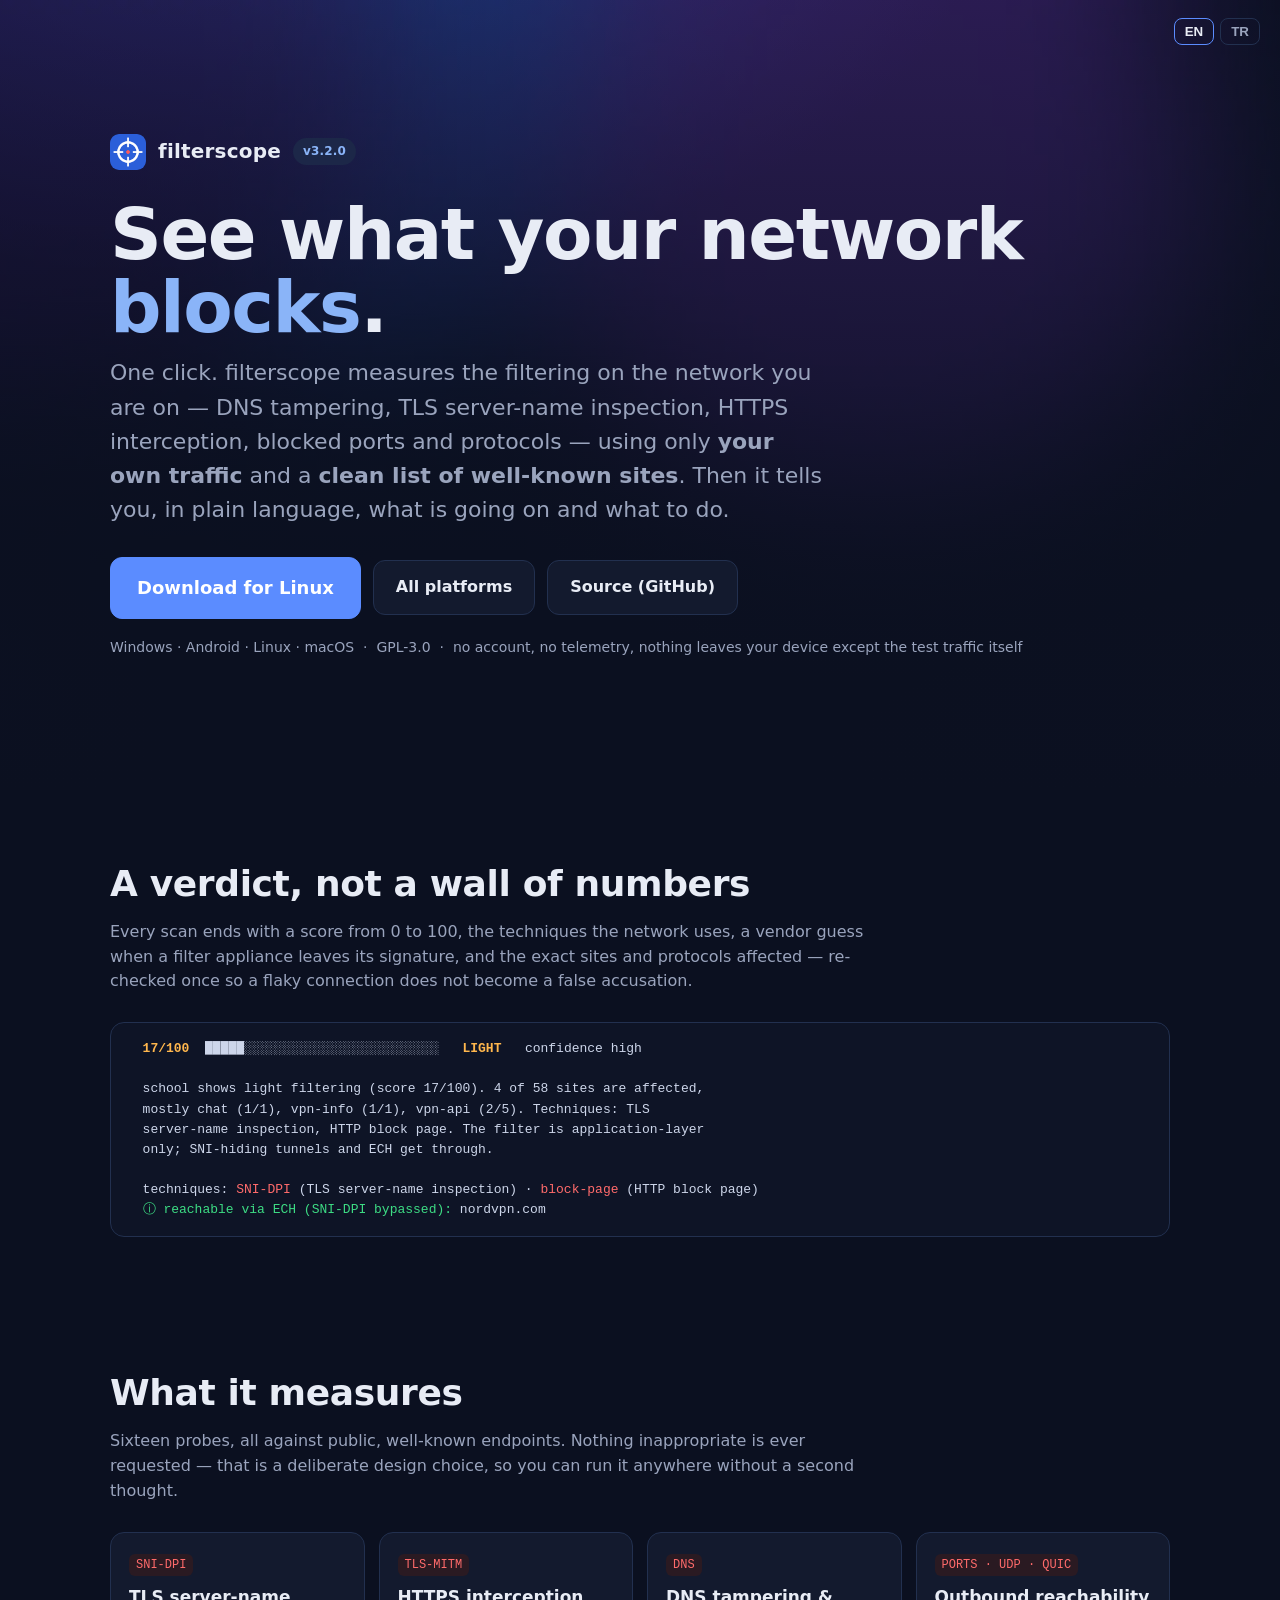
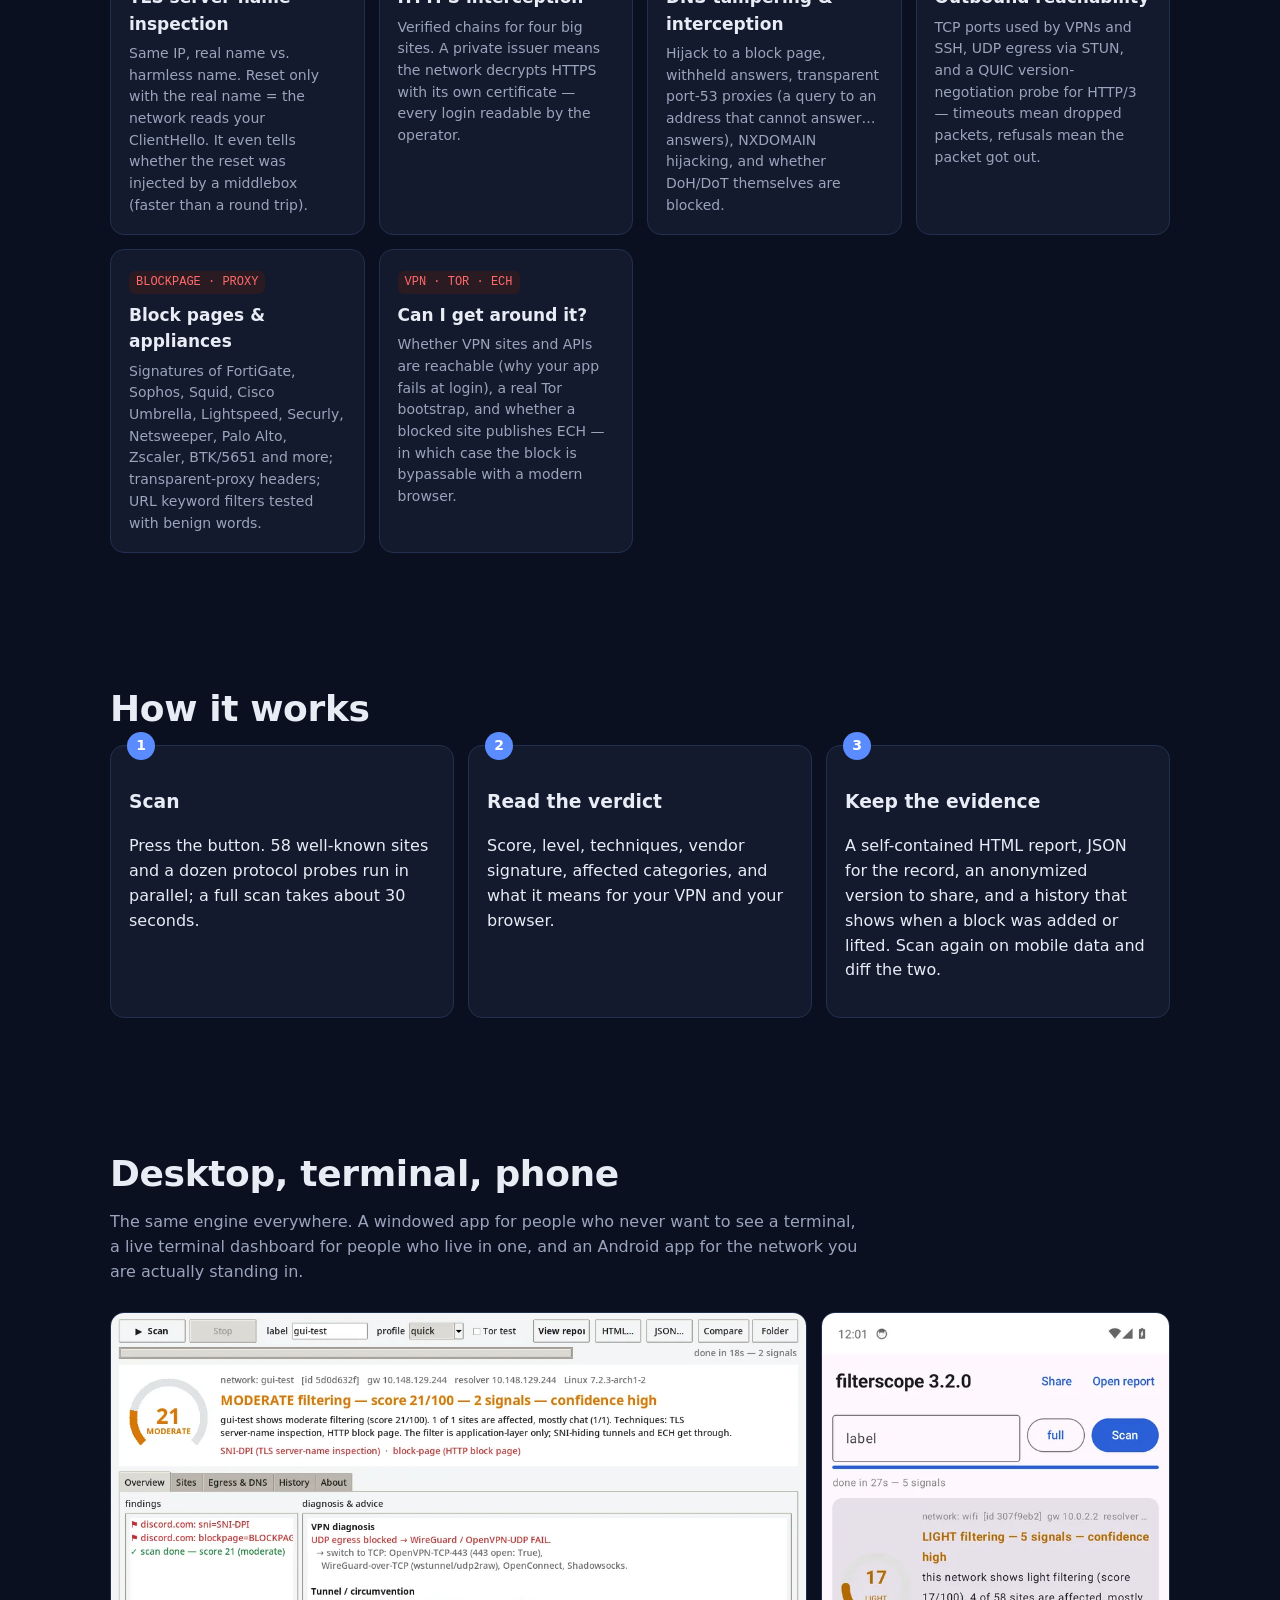
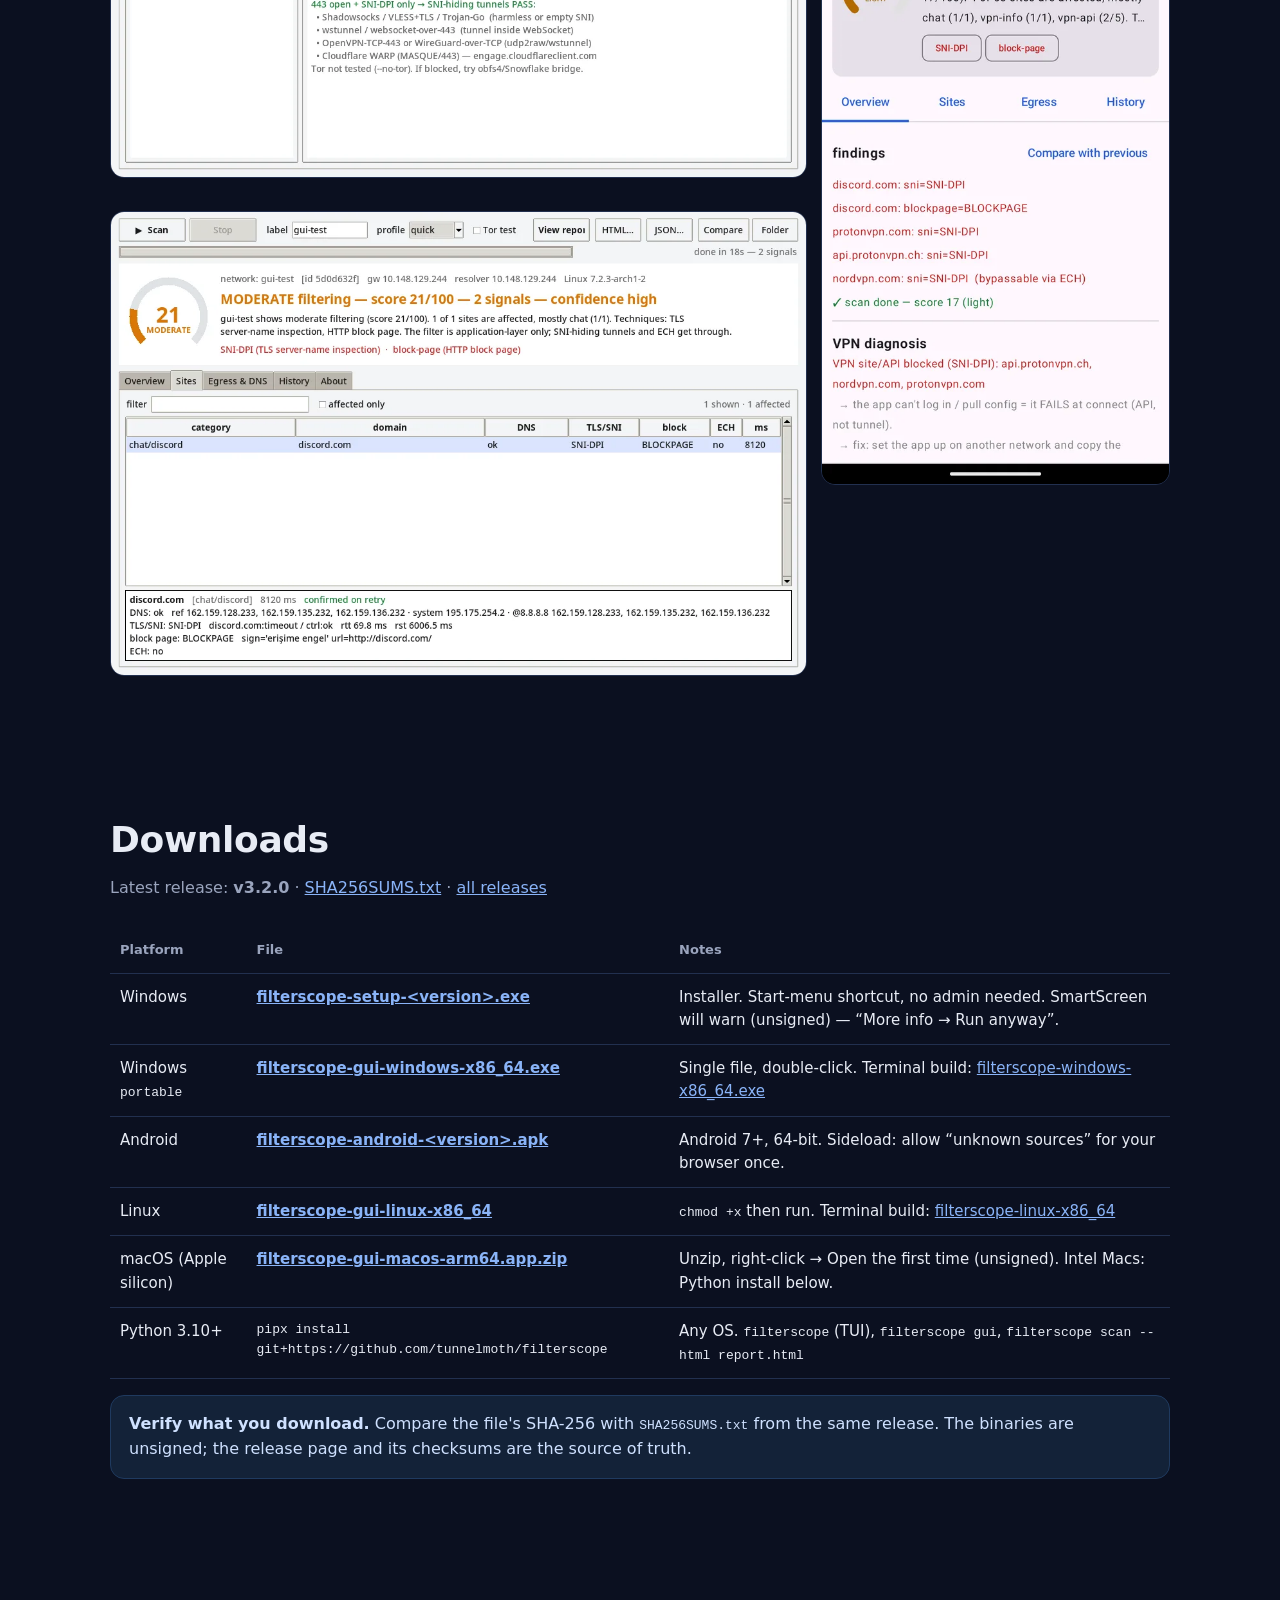
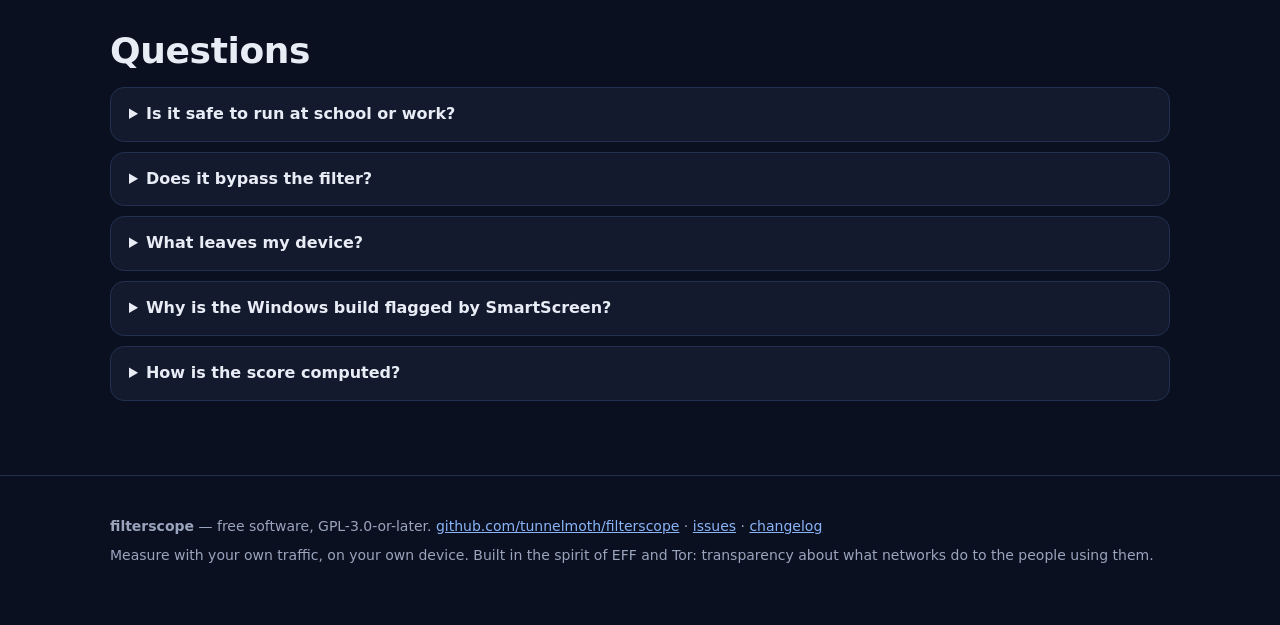
==== site/index.html @ 040d722e "site: landing + download page (bilingual EN/TR, OS-aware download button, latest-release asset fill)" ====
<!doctype html>
<html lang="en">
<head>
<meta charset="utf-8">
<meta name="viewport" content="width=device-width,initial-scale=1">
<title>filterscope — see what your network blocks</title>
<meta name="description" content="filterscope measures the filtering and censorship on the network you are connected to, using only your own traffic and a clean list of well-known sites. Windows, Android, Linux, macOS. Free software.">
<meta property="og:title" content="filterscope — see what your network blocks">
<meta property="og:description" content="Measure DNS tampering, SNI-DPI, TLS interception, blocked ports and more. One click, evidence you can share.">
<meta property="og:image" content="assets/gui-overview.webp">
<link rel="icon" href="assets/icon.png">
<style>
:root{--bg:#0b1020;--fg:#e8ecf5;--mut:#9aa4bd;--acc:#5b8cff;--acc2:#8ab4f8;--ok:#3ddc84;--bad:#ff6b6b;--warn:#ffb74d;--card:#131a2e;--line:#22304f;--r:14px}
*{box-sizing:border-box}html{scroll-behavior:smooth}
body{margin:0;font:16px/1.55 system-ui,-apple-system,"Segoe UI",Roboto,sans-serif;background:var(--bg);color:var(--fg)}
a{color:var(--acc2)}
.wrap{max-width:1100px;margin:0 auto;padding:0 20px}
header.hero{position:relative;min-height:88vh;display:flex;align-items:center;overflow:hidden;
  background:radial-gradient(1200px 600px at 20% -10%,#1d2b5a 0%,transparent 60%),radial-gradient(900px 500px at 100% 110%,#2a1a4f 0%,transparent 55%),var(--bg)}
header.hero .bg{position:absolute;inset:0;background:url(assets/bg.webp) center/cover no-repeat;opacity:.35;filter:saturate(1.1)}
header.hero .fade{position:absolute;inset:0;background:linear-gradient(180deg,rgba(11,16,32,.2) 0%,rgba(11,16,32,.85) 70%,var(--bg) 100%)}
header.hero .wrap{position:relative;padding:80px 20px}
.brand{display:flex;align-items:center;gap:12px;font-weight:700;font-size:20px;letter-spacing:.2px}
.brand img{width:36px;height:36px;border-radius:9px}
h1{font-size:clamp(38px,7vw,72px);line-height:1.02;margin:28px 0 12px;letter-spacing:-.02em}
h1 span{color:var(--acc2)}
.lead{font-size:clamp(17px,2.2vw,22px);color:var(--mut);max-width:720px;margin:0 0 30px}
.cta{display:flex;flex-wrap:wrap;gap:12px;align-items:center}
.btn{display:inline-flex;align-items:center;gap:10px;padding:14px 22px;border-radius:12px;font-weight:700;text-decoration:none;border:1px solid var(--line);color:var(--fg);background:var(--card);transition:.15s}
.btn:hover{transform:translateY(-1px);border-color:var(--acc)}
.btn.primary{background:var(--acc);border-color:var(--acc);color:#fff;font-size:18px;padding:16px 26px}
.btn.primary:hover{background:#4a7bf0}
.btn small{display:block;font-weight:400;font-size:12px;opacity:.8}
.pill{display:inline-block;padding:4px 10px;border-radius:999px;background:#1c2748;color:var(--acc2);font-size:12px;font-weight:600;margin-right:6px}
.badges{margin-top:18px;color:var(--mut);font-size:14px}
section{padding:64px 0}
h2{font-size:clamp(26px,3.5vw,36px);margin:0 0 8px;letter-spacing:-.01em}
.sub{color:var(--mut);margin:0 0 28px;max-width:760px}
.grid{display:grid;grid-template-columns:repeat(auto-fit,minmax(250px,1fr));gap:14px}
.card{background:var(--card);border:1px solid var(--line);border-radius:var(--r);padding:18px}
.card h3{margin:0 0 6px;font-size:17px}.card p{margin:0;color:var(--mut);font-size:14px}
.card .k{display:inline-block;font-family:ui-monospace,Menlo,Consolas,monospace;font-size:12px;color:var(--bad);background:#2a1a22;padding:2px 7px;border-radius:6px;margin-bottom:8px}
.steps{display:grid;grid-template-columns:repeat(auto-fit,minmax(240px,1fr));gap:14px;counter-reset:s}
.step{position:relative;padding:22px 18px 18px 18px;background:var(--card);border:1px solid var(--line);border-radius:var(--r)}
.step::before{counter-increment:s;content:counter(s);position:absolute;top:-14px;left:16px;width:28px;height:28px;border-radius:50%;background:var(--acc);color:#fff;font-weight:800;display:grid;place-items:center;font-size:14px}
.shots{display:grid;grid-template-columns:2fr 1fr;gap:14px;align-items:start}
.shots img{width:100%;border-radius:var(--r);border:1px solid var(--line);background:#000}
@media(max-width:800px){.shots{grid-template-columns:1fr}}
.verdict{font-family:ui-monospace,Menlo,Consolas,monospace;font-size:13px;background:#0e1426;border:1px solid var(--line);border-radius:var(--r);padding:16px;overflow:auto;white-space:pre;color:#cdd6ea}
.verdict b{color:var(--warn)}.verdict i{color:var(--bad);font-style:normal}.verdict u{color:var(--ok);text-decoration:none}
table{width:100%;border-collapse:collapse;font-size:15px}
td,th{padding:12px 10px;border-bottom:1px solid var(--line);text-align:left;vertical-align:top}th{color:var(--mut);font-weight:600;font-size:13px}
td a.dl{font-weight:700}
.note{background:#132238;border:1px solid #1f3a5f;border-radius:var(--r);padding:16px 18px;color:#cfe1ff}
.faq details{background:var(--card);border:1px solid var(--line);border-radius:var(--r);padding:14px 18px;margin-bottom:10px}
.faq summary{cursor:pointer;font-weight:700}.faq p{color:var(--mut);margin:10px 0 0}
footer{padding:40px 0 60px;color:var(--mut);font-size:14px;border-top:1px solid var(--line)}
.lang{position:absolute;top:18px;right:20px;display:flex;gap:6px}
.lang button{background:transparent;border:1px solid var(--line);color:var(--mut);border-radius:8px;padding:5px 10px;cursor:pointer;font-weight:600}
.lang button.on{color:var(--fg);border-color:var(--acc)}
[data-tr]{display:none}html[lang="tr"] [data-en]{display:none}html[lang="tr"] [data-tr]{display:revert}
html[lang="tr"] span[data-tr],html[lang="tr"] a[data-tr],html[lang="tr"] b[data-tr]{display:inline}
.mono{font-family:ui-monospace,Menlo,Consolas,monospace;font-size:13px}
</style>
</head>
<body>

<header class="hero">
  <div class="bg" aria-hidden="true"></div><div class="fade" aria-hidden="true"></div>
  <div class="lang"><button id="lang-en" class="on" onclick="setLang('en')">EN</button><button id="lang-tr" onclick="setLang('tr')">TR</button></div>
  <div class="wrap">
    <div class="brand"><img src="assets/icon.png" alt=""> filterscope <span class="pill" id="ver">v3.2.0</span></div>
    <h1 data-en>See what your network <span>blocks</span>.</h1>
    <h1 data-tr>Ağının neyi <span>engellediğini</span> gör.</h1>
    <p class="lead" data-en>One click. filterscope measures the filtering on the network you are on — DNS tampering, TLS server-name inspection, HTTPS interception, blocked ports and protocols — using only <b>your own traffic</b> and a <b>clean list of well-known sites</b>. Then it tells you, in plain language, what is going on and what to do.</p>
    <p class="lead" data-tr>Tek tık. filterscope bağlı olduğun ağdaki filtrelemeyi ölçer — DNS kurcalama, TLS sunucu-adı denetimi (SNI-DPI), HTTPS'in kırılması, kapalı port ve protokoller — yalnızca <b>kendi trafiğinle</b> ve <b>temiz, tanınmış site listesiyle</b>. Sonra ne olduğunu ve ne yapabileceğini düz cümlelerle söyler.</p>
    <div class="cta">
      <a class="btn primary" id="cta" href="https://github.com/tunnelmoth/filterscope/releases/latest">
        <span id="cta-text" data-en>Download</span><span data-tr>İndir</span>
      </a>
      <a class="btn" href="#downloads"><span data-en>All platforms</span><span data-tr>Tüm platformlar</span></a>
      <a class="btn" href="https://github.com/tunnelmoth/filterscope"><span data-en>Source (GitHub)</span><span data-tr>Kaynak kod (GitHub)</span></a>
    </div>
    <div class="badges">Windows · Android · Linux · macOS &nbsp;·&nbsp; GPL-3.0 &nbsp;·&nbsp; <span data-en>no account, no telemetry, nothing leaves your device except the test traffic itself</span><span data-tr>hesap yok, telemetri yok; cihazından yalnızca test trafiğinin kendisi çıkar</span></div>
  </div>
</header>

<main class="wrap">

<section id="verdict">
  <h2 data-en>A verdict, not a wall of numbers</h2><h2 data-tr>Sayı yığını değil, hüküm</h2>
  <p class="sub" data-en>Every scan ends with a score from 0 to 100, the techniques the network uses, a vendor guess when a filter appliance leaves its signature, and the exact sites and protocols affected — re-checked once so a flaky connection does not become a false accusation.</p>
  <p class="sub" data-tr>Her tarama 0-100 arası bir skor, ağın kullandığı teknikler, filtre cihazı imza bırakıyorsa üretici tahmini ve etkilenen site/protokollerle biter — bağlantı dalgalanması yanlış suçlamaya dönüşmesin diye her bulgu bir kez daha doğrulanır.</p>
  <div class="verdict">  <b>17/100</b>  █████░░░░░░░░░░░░░░░░░░░░░░░░░   <b>LIGHT</b>   confidence high

  school shows light filtering (score 17/100). 4 of 58 sites are affected,
  mostly chat (1/1), vpn-info (1/1), vpn-api (2/5). Techniques: TLS
  server-name inspection, HTTP block page. The filter is application-layer
  only; SNI-hiding tunnels and ECH get through.

  techniques: <i>SNI-DPI</i> (TLS server-name inspection) · <i>block-page</i> (HTTP block page)
  <u>ⓘ reachable via ECH (SNI-DPI bypassed):</u> nordvpn.com</div>
</section>

<section id="what">
  <h2 data-en>What it measures</h2><h2 data-tr>Ne ölçer</h2>
  <p class="sub" data-en>Sixteen probes, all against public, well-known endpoints. Nothing inappropriate is ever requested — that is a deliberate design choice, so you can run it anywhere without a second thought.</p>
  <p class="sub" data-tr>On altı ölçüm, hepsi herkese açık, tanınmış uç noktalara. Uygunsuz hiçbir şey istenmez — bilinçli bir tasarım kararı; her yerde gönül rahatlığıyla çalıştırabilirsin.</p>
  <div class="grid">
    <div class="card"><span class="k">SNI-DPI</span><h3 data-en>TLS server-name inspection</h3><h3 data-tr>TLS sunucu-adı denetimi</h3><p data-en>Same IP, real name vs. harmless name. Reset only with the real name = the network reads your ClientHello. It even tells whether the reset was injected by a middlebox (faster than a round trip).</p><p data-tr>Aynı IP, gerçek ad ile zararsız ad. Sadece gerçek adda kopuyorsa ağ ClientHello'nu okuyor demektir. Kopuşun yol üstündeki bir cihazdan enjekte edilip edilmediğini bile söyler (gidiş-dönüşten hızlı).</p></div>
    <div class="card"><span class="k">TLS-MITM</span><h3 data-en>HTTPS interception</h3><h3 data-tr>HTTPS'in kırılması</h3><p data-en>Verified chains for four big sites. A private issuer means the network decrypts HTTPS with its own certificate — every login readable by the operator.</p><p data-tr>Dört büyük site için doğrulanmış sertifika zinciri. Özel bir imzalayıcı çıkarsa ağ HTTPS'i kendi sertifikasıyla çözüyor — her giriş işletmeci tarafından okunabilir.</p></div>
    <div class="card"><span class="k">DNS</span><h3 data-en>DNS tampering &amp; interception</h3><h3 data-tr>DNS kurcalama ve müdahale</h3><p data-en>Hijack to a block page, withheld answers, transparent port-53 proxies (a query to an address that cannot answer… answers), NXDOMAIN hijacking, and whether DoH/DoT themselves are blocked.</p><p data-tr>Engel sayfasına yönlendirme, yutulan cevaplar, port-53'e transparan müdahale (cevap veremeyecek bir adrese sorgu… cevap veriyor), NXDOMAIN kaçırma ve DoH/DoT'un kendisinin engellenip engellenmediği.</p></div>
    <div class="card"><span class="k">PORTS · UDP · QUIC</span><h3 data-en>Outbound reachability</h3><h3 data-tr>Dışa erişim</h3><p data-en>TCP ports used by VPNs and SSH, UDP egress via STUN, and a QUIC version-negotiation probe for HTTP/3 — timeouts mean dropped packets, refusals mean the packet got out.</p><p data-tr>VPN ve SSH'nin kullandığı TCP portları, STUN ile UDP çıkışı ve HTTP/3 için QUIC sürüm-pazarlığı sondası — zaman aşımı düşürülen paket, red ise paketin çıkabildiği anlamına gelir.</p></div>
    <div class="card"><span class="k">BLOCKPAGE · PROXY</span><h3 data-en>Block pages &amp; appliances</h3><h3 data-tr>Engel sayfaları ve cihazlar</h3><p data-en>Signatures of FortiGate, Sophos, Squid, Cisco Umbrella, Lightspeed, Securly, Netsweeper, Palo Alto, Zscaler, BTK/5651 and more; transparent-proxy headers; URL keyword filters tested with benign words.</p><p data-tr>FortiGate, Sophos, Squid, Cisco Umbrella, Lightspeed, Securly, Netsweeper, Palo Alto, Zscaler, BTK/5651 ve daha fazlasının imzaları; transparan proxy başlıkları; zararsız kelimelerle test edilen URL anahtar-kelime filtreleri.</p></div>
    <div class="card"><span class="k">VPN · TOR · ECH</span><h3 data-en>Can I get around it?</h3><h3 data-tr>Aşabilir miyim?</h3><p data-en>Whether VPN sites and APIs are reachable (why your app fails at login), a real Tor bootstrap, and whether a blocked site publishes ECH — in which case the block is bypassable with a modern browser.</p><p data-tr>VPN siteleri ve API'leri erişilebilir mi (uygulaman neden girişte takılıyor), gerçek bir Tor bootstrap'i ve engelli sitenin ECH yayınlayıp yayınlamadığı — yayınlıyorsa engel modern bir tarayıcıyla aşılabilir.</p></div>
  </div>
</section>

<section id="how">
  <h2 data-en>How it works</h2><h2 data-tr>Nasıl çalışır</h2>
  <div class="steps">
    <div class="step"><h3 data-en>Scan</h3><h3 data-tr>Tara</h3><p data-en>Press the button. 58 well-known sites and a dozen protocol probes run in parallel; a full scan takes about 30 seconds.</p><p data-tr>Düğmeye bas. 58 tanınmış site ve bir düzine protokol sondası paralel koşar; tam tarama yaklaşık 30 saniye.</p></div>
    <div class="step"><h3 data-en>Read the verdict</h3><h3 data-tr>Hükmü oku</h3><p data-en>Score, level, techniques, vendor signature, affected categories, and what it means for your VPN and your browser.</p><p data-tr>Skor, seviye, teknikler, üretici imzası, etkilenen kategoriler ve VPN'in ile tarayıcın için ne anlama geldiği.</p></div>
    <div class="step"><h3 data-en>Keep the evidence</h3><h3 data-tr>Kanıtı sakla</h3><p data-en>A self-contained HTML report, JSON for the record, an anonymized version to share, and a history that shows when a block was added or lifted. Scan again on mobile data and diff the two.</p><p data-tr>Kendi başına açılan HTML rapor, kayıt için JSON, paylaşmak için anonim sürüm ve engelin ne zaman eklenip kaldırıldığını gösteren geçmiş. Mobil veride tekrar tara, ikisini karşılaştır.</p></div>
  </div>
</section>

<section id="shots">
  <h2 data-en>Desktop, terminal, phone</h2><h2 data-tr>Masaüstü, terminal, telefon</h2>
  <p class="sub" data-en>The same engine everywhere. A windowed app for people who never want to see a terminal, a live terminal dashboard for people who live in one, and an Android app for the network you are actually standing in.</p>
  <p class="sub" data-tr>Her yerde aynı motor. Terminal görmek istemeyenler için pencereli uygulama, terminalde yaşayanlar için canlı pano ve gerçekten içinde durduğun ağ için Android uygulaması.</p>
  <div class="shots">
    <div><img src="assets/gui-overview.webp" alt="filterscope desktop window: score gauge, verdict, findings and advice" loading="lazy"><br><br><img src="assets/gui-sites.webp" alt="filterscope desktop window: sites tab with per-site DNS / TLS-SNI / block page verdicts" loading="lazy"></div>
    <div><img src="assets/android.webp" alt="filterscope Android app showing a scan result" loading="lazy"></div>
  </div>
</section>

<section id="downloads">
  <h2 data-en>Downloads</h2><h2 data-tr>İndir</h2>
  <p class="sub"><span data-en>Latest release:</span><span data-tr>Son sürüm:</span> <b id="ver2">v3.2.0</b> · <a id="sums" href="https://github.com/tunnelmoth/filterscope/releases/latest/download/SHA256SUMS.txt">SHA256SUMS.txt</a> · <a href="https://github.com/tunnelmoth/filterscope/releases">all releases</a></p>
  <table id="dl">
    <thead><tr><th data-en>Platform</th><th data-tr>Platform</th><th data-en>File</th><th data-tr>Dosya</th><th data-en>Notes</th><th data-tr>Not</th></tr></thead>
    <tbody>
      <tr><td>Windows</td><td><a class="dl" data-asset="filterscope-setup-" href="https://github.com/tunnelmoth/filterscope/releases/latest">filterscope-setup-&lt;version&gt;.exe</a></td><td data-en>Installer. Start-menu shortcut, no admin needed. SmartScreen will warn (unsigned) — “More info → Run anyway”.</td><td data-tr>Kurulum. Başlat menüsü kısayolu, yönetici gerekmez. SmartScreen uyarır (imzasız) — “Daha fazla bilgi → Yine de çalıştır”.</td></tr>
      <tr><td>Windows <span class="mono">portable</span></td><td><a class="dl" data-asset="filterscope-gui-windows-x86_64.exe" href="https://github.com/tunnelmoth/filterscope/releases/latest/download/filterscope-gui-windows-x86_64.exe">filterscope-gui-windows-x86_64.exe</a></td><td data-en>Single file, double-click. Terminal build: <a href="https://github.com/tunnelmoth/filterscope/releases/latest/download/filterscope-windows-x86_64.exe">filterscope-windows-x86_64.exe</a></td><td data-tr>Tek dosya, çift tık. Terminal sürümü: <a href="https://github.com/tunnelmoth/filterscope/releases/latest/download/filterscope-windows-x86_64.exe">filterscope-windows-x86_64.exe</a></td></tr>
      <tr><td>Android</td><td><a class="dl" data-asset="filterscope-android-" href="https://github.com/tunnelmoth/filterscope/releases/latest">filterscope-android-&lt;version&gt;.apk</a></td><td data-en>Android 7+, 64-bit. Sideload: allow “unknown sources” for your browser once.</td><td data-tr>Android 7+, 64-bit. Elle kurulum: tarayıcın için “bilinmeyen kaynaklar”a bir kez izin ver.</td></tr>
      <tr><td>Linux</td><td><a class="dl" data-asset="filterscope-gui-linux-x86_64" href="https://github.com/tunnelmoth/filterscope/releases/latest/download/filterscope-gui-linux-x86_64">filterscope-gui-linux-x86_64</a></td><td data-en><span class="mono">chmod +x</span> then run. Terminal build: <a href="https://github.com/tunnelmoth/filterscope/releases/latest/download/filterscope-linux-x86_64">filterscope-linux-x86_64</a></td><td data-tr><span class="mono">chmod +x</span> sonra çalıştır. Terminal sürümü: <a href="https://github.com/tunnelmoth/filterscope/releases/latest/download/filterscope-linux-x86_64">filterscope-linux-x86_64</a></td></tr>
      <tr><td>macOS (Apple silicon)</td><td><a class="dl" data-asset="filterscope-gui-macos-arm64.app.zip" href="https://github.com/tunnelmoth/filterscope/releases/latest/download/filterscope-gui-macos-arm64.app.zip">filterscope-gui-macos-arm64.app.zip</a></td><td data-en>Unzip, right-click → Open the first time (unsigned). Intel Macs: Python install below.</td><td data-tr>Aç, ilk seferde sağ tık → Aç (imzasız). Intel Mac: aşağıdaki Python kurulumu.</td></tr>
      <tr><td>Python 3.10+</td><td class="mono">pipx install git+https://github.com/tunnelmoth/filterscope</td><td data-en>Any OS. <span class="mono">filterscope</span> (TUI), <span class="mono">filterscope gui</span>, <span class="mono">filterscope scan --html report.html</span></td><td data-tr>Her OS. <span class="mono">filterscope</span> (TUI), <span class="mono">filterscope gui</span>, <span class="mono">filterscope scan --html rapor.html</span></td></tr>
    </tbody>
  </table>
  <p class="note" style="margin-top:16px" data-en><b>Verify what you download.</b> Compare the file's SHA-256 with <span class="mono">SHA256SUMS.txt</span> from the same release. The binaries are unsigned; the release page and its checksums are the source of truth.</p>
  <p class="note" style="margin-top:16px" data-tr><b>İndirdiğini doğrula.</b> Dosyanın SHA-256'sını aynı sürümdeki <span class="mono">SHA256SUMS.txt</span> ile karşılaştır. İkili dosyalar imzasız; gerçek kaynak release sayfası ve sağlama toplamlarıdır.</p>
</section>

<section id="faq" class="faq">
  <h2 data-en>Questions</h2><h2 data-tr>Sorular</h2>
  <details><summary data-en>Is it safe to run at school or work?</summary><summary data-tr>Okulda / işte çalıştırmak güvenli mi?</summary><p data-en>It only connects to well-known public sites (Wikipedia, BBC, GitHub, Signal, Khan Academy, WHO…) and public test endpoints, the way a browser would. It never requests inappropriate content and never tries to break anything — it observes. Whether you are allowed to run software on a given network is a question for that network's rules, not for us.</p><p data-tr>Yalnızca tanınmış herkese açık sitelere (Wikipedia, BBC, GitHub, Signal, Khan Academy, WHO…) ve herkese açık test uç noktalarına, bir tarayıcı gibi bağlanır. Asla uygunsuz içerik istemez, hiçbir şeyi kırmaya çalışmaz — gözlemler. Bir ağda yazılım çalıştırmaya izinli olup olmadığın o ağın kurallarına bağlıdır.</p></details>
  <details><summary data-en>Does it bypass the filter?</summary><summary data-tr>Filtreyi aşıyor mu?</summary><p data-en>No. It measures and explains. The advice section tells you which kinds of tunnel would or would not work on this network, and the Linux build can drive Cloudflare WARP — but filterscope itself changes nothing on your device or the network.</p><p data-tr>Hayır. Ölçer ve açıklar. Tavsiye bölümü bu ağda hangi tür tünelin çalışıp çalışmayacağını söyler, Linux sürümü Cloudflare WARP'ı sürebilir — ama filterscope'un kendisi cihazında veya ağda hiçbir şeyi değiştirmez.</p></details>
  <details><summary data-en>What leaves my device?</summary><summary data-tr>Cihazımdan ne çıkıyor?</summary><p data-en>Only the test traffic itself: DNS queries, TLS handshakes and small HTTP requests to the sites in the list, plus one request to 1.1.1.1 to learn your public country and Cloudflare colo. No account, no telemetry, no reporting server. Reports stay in a folder on your device until you share them.</p><p data-tr>Yalnızca test trafiğinin kendisi: listedeki sitelere DNS sorguları, TLS el sıkışmaları ve küçük HTTP istekleri, artı ülke ve Cloudflare noktanı öğrenmek için 1.1.1.1'e tek istek. Hesap yok, telemetri yok, rapor sunucusu yok. Raporlar sen paylaşana kadar cihazındaki bir klasörde durur.</p></details>
  <details><summary data-en>Why is the Windows build flagged by SmartScreen?</summary><summary data-tr>Windows sürümünü SmartScreen neden işaretliyor?</summary><p data-en>Because it is not code-signed with a paid certificate. Verify the SHA-256 against the release's checksum file, then “More info → Run anyway”. The full source is on GitHub and the binaries are built by GitHub's own CI from that source.</p><p data-tr>Ücretli bir sertifikayla kod-imzalı olmadığı için. SHA-256'yı sürümün sağlama dosyasıyla doğrula, sonra “Daha fazla bilgi → Yine de çalıştır”. Kaynağın tamamı GitHub'da; ikili dosyaları GitHub'ın kendi CI'ı o kaynaktan derler.</p></details>
  <details><summary data-en>How is the score computed?</summary><summary data-tr>Skor nasıl hesaplanıyor?</summary><p data-en>Share of affected sites (up to 50 points, damped for small scans) + a weight per technique (TLS interception weighs most) + 2 per blocked port, capped at 100. 0 clean · 1-19 light · 20-44 moderate · 45-69 heavy · 70+ severe. Every positive site result is re-tested once; results that do not reproduce are dropped.</p><p data-tr>Etkilenen site oranı (en fazla 50 puan, küçük taramalarda sönümlü) + teknik başına ağırlık (HTTPS kırma en ağırı) + engelli port başına 2, üst sınır 100. 0 temiz · 1-19 hafif · 20-44 orta · 45-69 ağır · 70+ şiddetli. Pozitif her site sonucu bir kez daha test edilir; tekrar etmeyenler düşer.</p></details>
</section>

</main>

<footer><div class="wrap">
  <div><b>filterscope</b> — <span data-en>free software, GPL-3.0-or-later.</span><span data-tr>özgür yazılım, GPL-3.0-or-later.</span> <a href="https://github.com/tunnelmoth/filterscope">github.com/tunnelmoth/filterscope</a> · <a href="https://github.com/tunnelmoth/filterscope/issues">issues</a> · <a href="https://github.com/tunnelmoth/filterscope/blob/main/CHANGELOG.md">changelog</a></div>
  <div style="margin-top:8px" data-en>Measure with your own traffic, on your own device. Built in the spirit of EFF and Tor: transparency about what networks do to the people using them.</div>
  <div style="margin-top:8px" data-tr>Kendi trafiğinle, kendi cihazında ölç. EFF ve Tor ruhuyla: ağların, kullananlarına ne yaptığı konusunda şeffaflık.</div>
</div></footer>

<script>
(function(){
  var REPO="tunnelmoth/filterscope", base="https://github.com/"+REPO+"/releases/latest/download/";
  function setLang(l){document.documentElement.lang=l;document.getElementById('lang-en').classList.toggle('on',l==='en');document.getElementById('lang-tr').classList.toggle('on',l==='tr');try{localStorage.setItem('fs-lang',l)}catch(e){}}
  window.setLang=setLang;
  try{var s=localStorage.getItem('fs-lang');if(s)setLang(s);else if((navigator.language||'').toLowerCase().startsWith('tr'))setLang('tr');}catch(e){}
  // pick the right primary download for this device
  var ua=navigator.userAgent, plat=navigator.platform||"", cta=document.getElementById('cta'), t=document.getElementById('cta-text');
  var pick=null, label=null;
  if(/Android/i.test(ua)){pick="android";label="Download for Android (.apk)";}
  else if(/Windows/i.test(ua)){pick="setup";label="Download for Windows";}
  else if(/Mac/i.test(plat)&&!/iPhone|iPad/.test(ua)){pick="filterscope-gui-macos-arm64.app.zip";label="Download for macOS";}
  else if(/Linux/i.test(plat)){pick="filterscope-gui-linux-x86_64";label="Download for Linux";}
  if(pick&&pick.indexOf("filterscope-")===0){cta.href=base+pick;t.textContent=label;}
  else if(label){t.textContent=label;}
  // fill versioned asset names (setup exe, apk) from the latest release
  fetch("https://api.github.com/repos/"+REPO+"/releases/latest").then(function(r){return r.json()}).then(function(rel){
    if(!rel||!rel.assets)return;
    var v=rel.tag_name||"";document.getElementById('ver').textContent=v;document.getElementById('ver2').textContent=v;
    rel.assets.forEach(function(a){
      document.querySelectorAll('a[data-asset]').forEach(function(el){
        var p=el.getAttribute('data-asset');
        if(a.name===p||(p.slice(-1)==='-'&&a.name.indexOf(p)===0)){el.href=a.browser_download_url;el.textContent=a.name;}
      });
      if(pick==="setup"&&a.name.indexOf("filterscope-setup-")===0)cta.href=a.browser_download_url;
      if(pick==="android"&&a.name.indexOf("filterscope-android-")===0)cta.href=a.browser_download_url;
    });
  }).catch(function(){});
})();
</script>
</body>
</html>
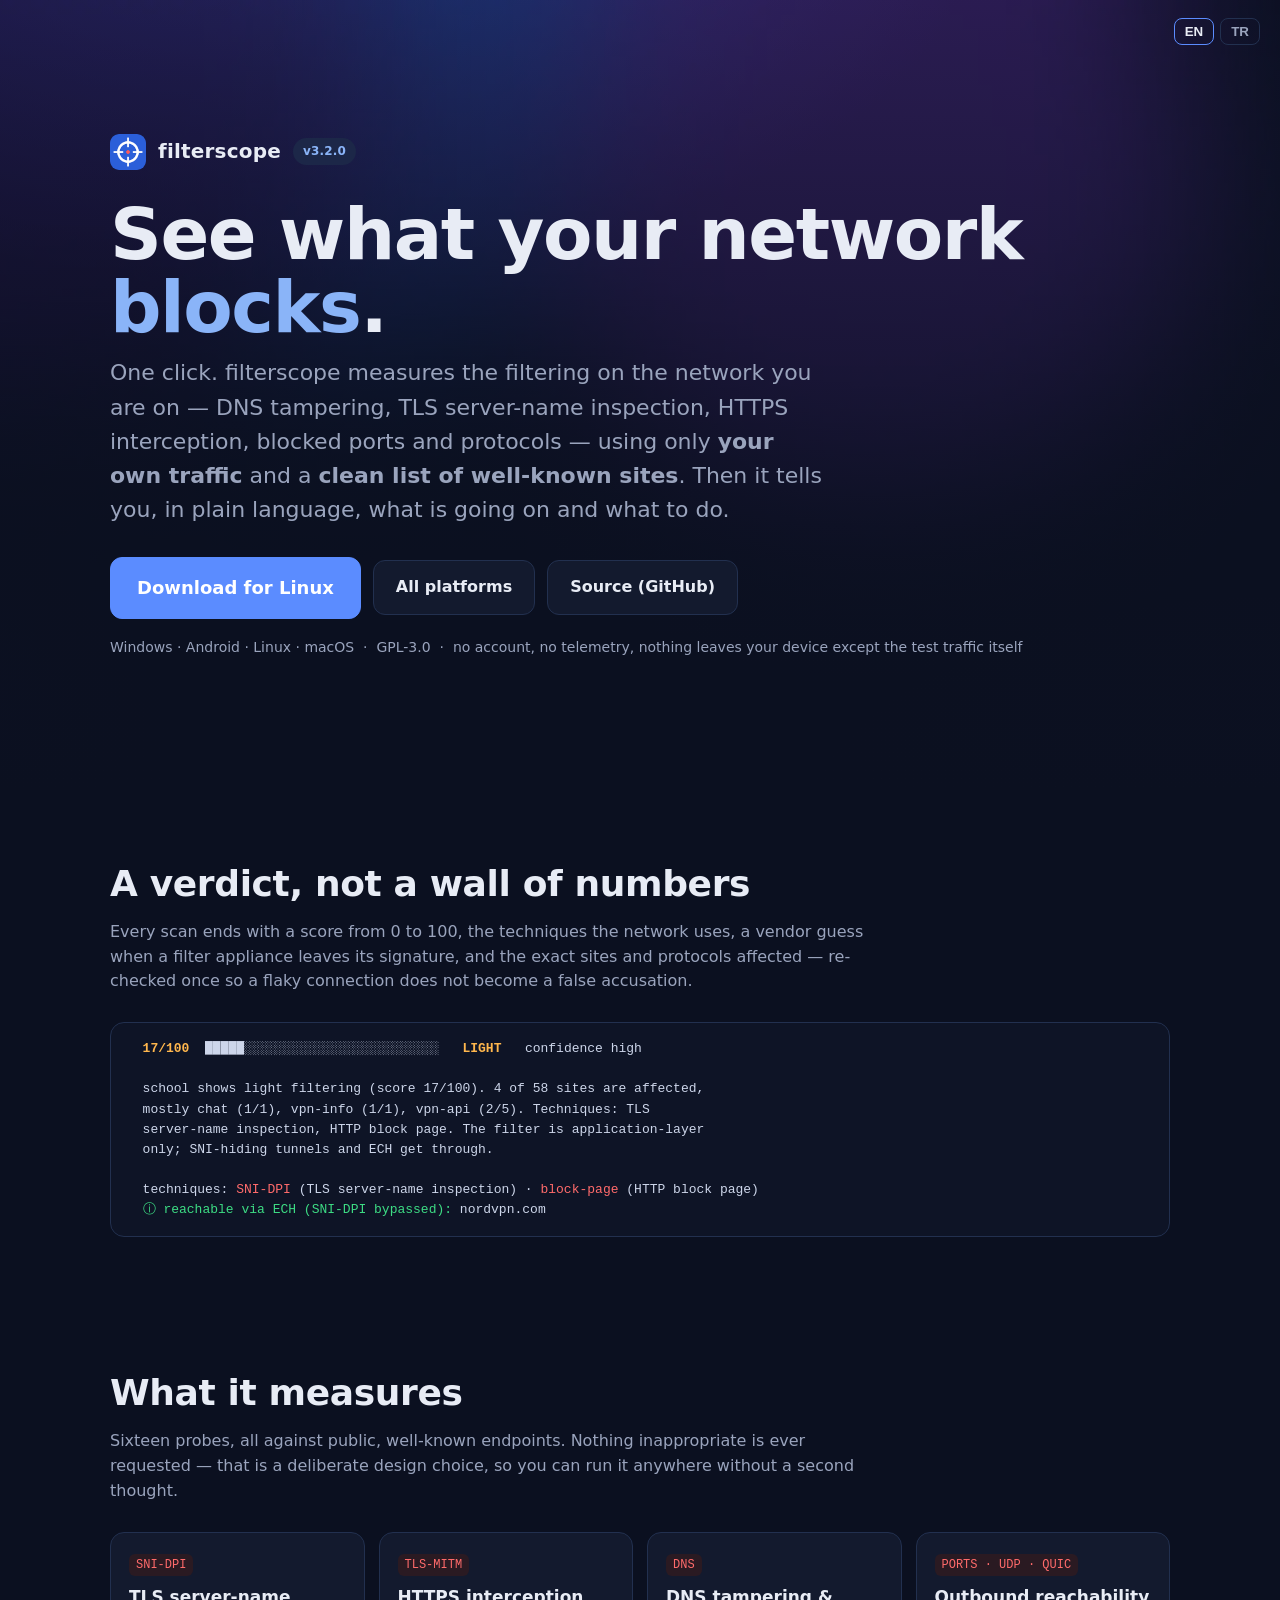
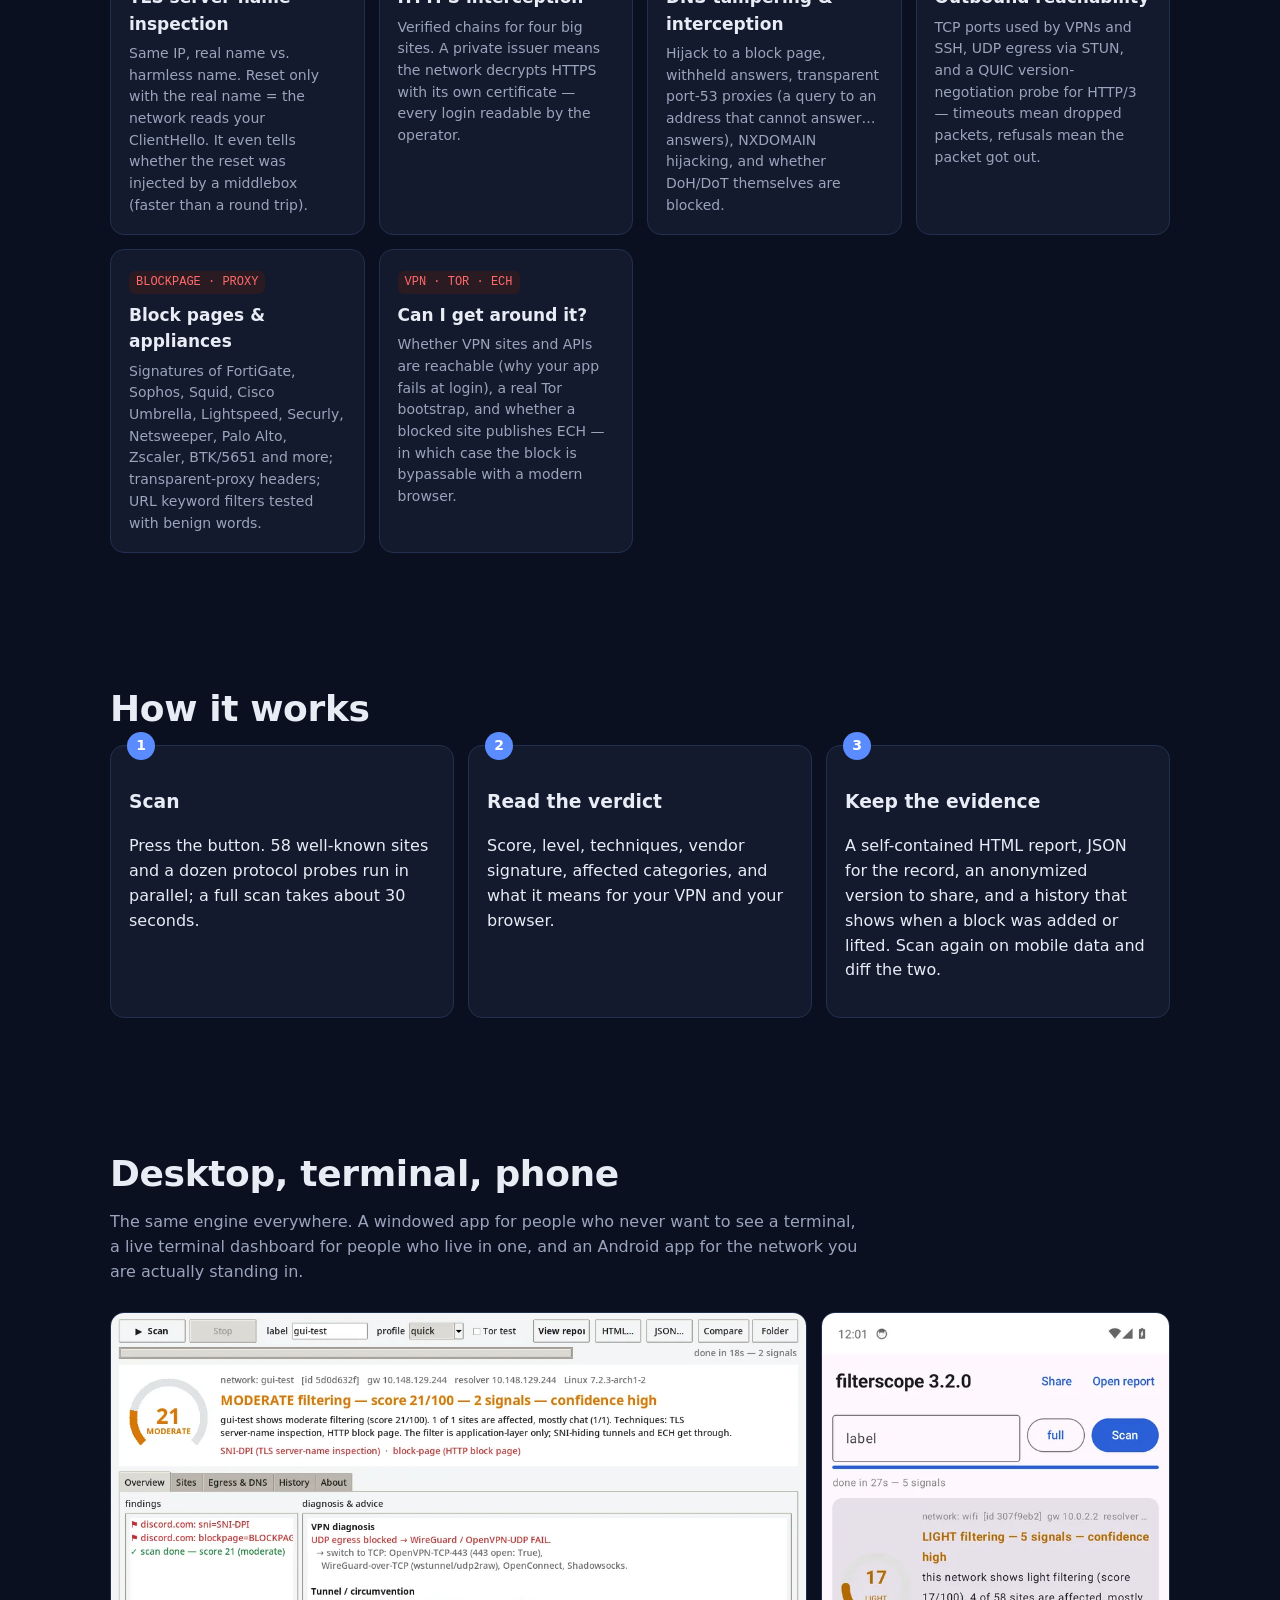
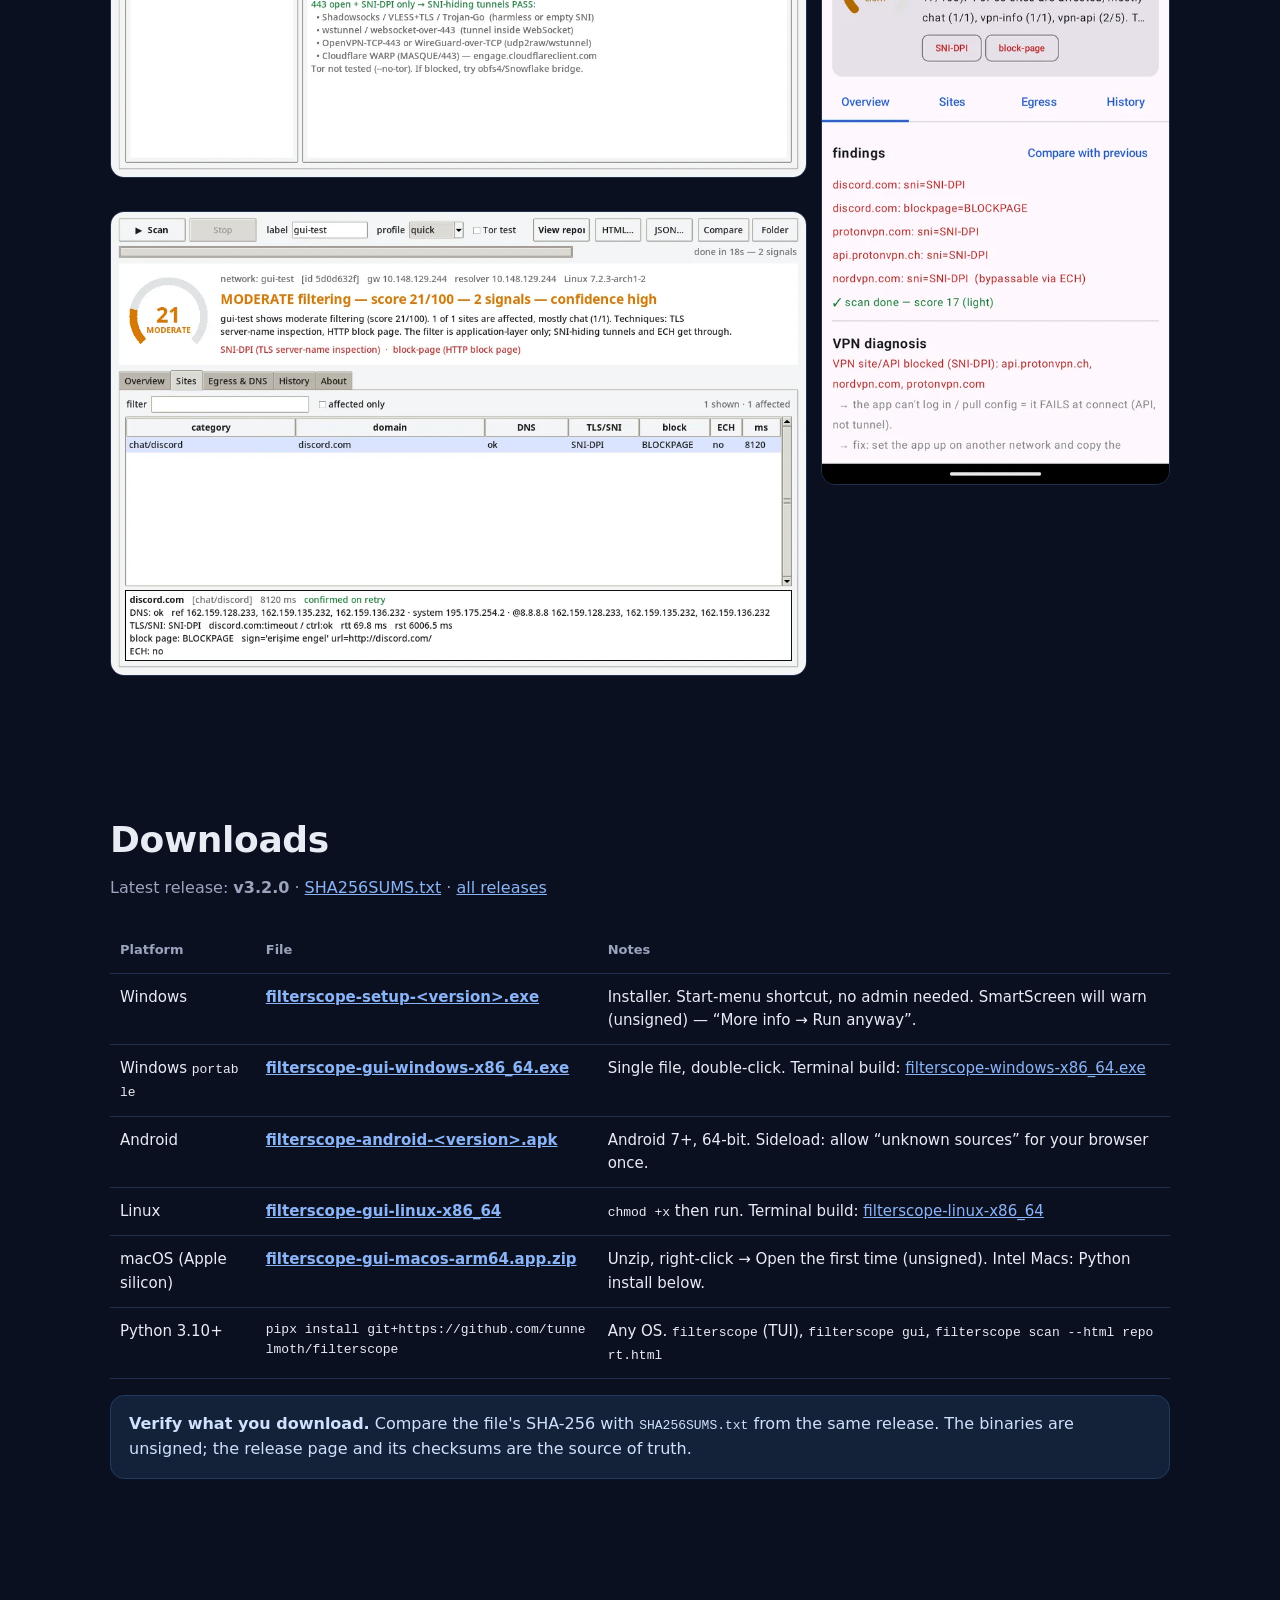
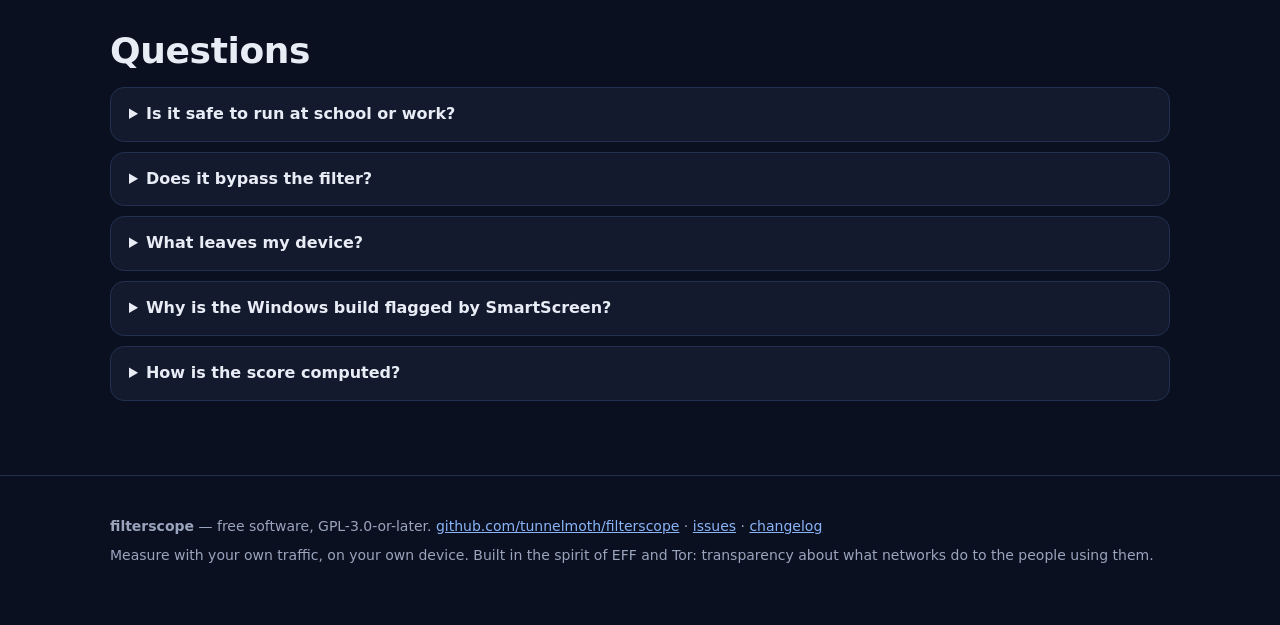
==== commit 8f856839: "site: mobile overflow guards, capped hero height" ====
--- a/site/index.html
+++ b/site/index.html
@@ -12,6 +12,7 @@
 <style>
 :root{--bg:#0b1020;--fg:#e8ecf5;--mut:#9aa4bd;--acc:#5b8cff;--acc2:#8ab4f8;--ok:#3ddc84;--bad:#ff6b6b;--warn:#ffb74d;--card:#131a2e;--line:#22304f;--r:14px}
 *{box-sizing:border-box}html{scroll-behavior:smooth}
+html,body{overflow-x:hidden;max-width:100%}
 body{margin:0;font:16px/1.55 system-ui,-apple-system,"Segoe UI",Roboto,sans-serif;background:var(--bg);color:var(--fg)}
 a{color:var(--acc2)}
 .wrap{max-width:1100px;margin:0 auto;padding:0 20px}
@@ -60,7 +61,10 @@
 .lang button.on{color:var(--fg);border-color:var(--acc)}
 [data-tr]{display:none}html[lang="tr"] [data-en]{display:none}html[lang="tr"] [data-tr]{display:revert}
 html[lang="tr"] span[data-tr],html[lang="tr"] a[data-tr],html[lang="tr"] b[data-tr]{display:inline}
-.mono{font-family:ui-monospace,Menlo,Consolas,monospace;font-size:13px}
+.mono{font-family:ui-monospace,Menlo,Consolas,monospace;font-size:13px;word-break:break-all}
+.tablewrap{overflow-x:auto;-webkit-overflow-scrolling:touch}
+.verdict{max-width:100%}
+header.hero{min-height:min(88vh,900px)}
 </style>
 </head>
 <body>
@@ -138,7 +142,7 @@
 <section id="downloads">
   <h2 data-en>Downloads</h2><h2 data-tr>İndir</h2>
   <p class="sub"><span data-en>Latest release:</span><span data-tr>Son sürüm:</span> <b id="ver2">v3.2.0</b> · <a id="sums" href="https://github.com/tunnelmoth/filterscope/releases/latest/download/SHA256SUMS.txt">SHA256SUMS.txt</a> · <a href="https://github.com/tunnelmoth/filterscope/releases">all releases</a></p>
-  <table id="dl">
+  <div class="tablewrap"><table id="dl">
     <thead><tr><th data-en>Platform</th><th data-tr>Platform</th><th data-en>File</th><th data-tr>Dosya</th><th data-en>Notes</th><th data-tr>Not</th></tr></thead>
     <tbody>
       <tr><td>Windows</td><td><a class="dl" data-asset="filterscope-setup-" href="https://github.com/tunnelmoth/filterscope/releases/latest">filterscope-setup-&lt;version&gt;.exe</a></td><td data-en>Installer. Start-menu shortcut, no admin needed. SmartScreen will warn (unsigned) — “More info → Run anyway”.</td><td data-tr>Kurulum. Başlat menüsü kısayolu, yönetici gerekmez. SmartScreen uyarır (imzasız) — “Daha fazla bilgi → Yine de çalıştır”.</td></tr>
@@ -148,7 +152,7 @@
       <tr><td>macOS (Apple silicon)</td><td><a class="dl" data-asset="filterscope-gui-macos-arm64.app.zip" href="https://github.com/tunnelmoth/filterscope/releases/latest/download/filterscope-gui-macos-arm64.app.zip">filterscope-gui-macos-arm64.app.zip</a></td><td data-en>Unzip, right-click → Open the first time (unsigned). Intel Macs: Python install below.</td><td data-tr>Aç, ilk seferde sağ tık → Aç (imzasız). Intel Mac: aşağıdaki Python kurulumu.</td></tr>
       <tr><td>Python 3.10+</td><td class="mono">pipx install git+https://github.com/tunnelmoth/filterscope</td><td data-en>Any OS. <span class="mono">filterscope</span> (TUI), <span class="mono">filterscope gui</span>, <span class="mono">filterscope scan --html report.html</span></td><td data-tr>Her OS. <span class="mono">filterscope</span> (TUI), <span class="mono">filterscope gui</span>, <span class="mono">filterscope scan --html rapor.html</span></td></tr>
     </tbody>
-  </table>
+  </table></div>
   <p class="note" style="margin-top:16px" data-en><b>Verify what you download.</b> Compare the file's SHA-256 with <span class="mono">SHA256SUMS.txt</span> from the same release. The binaries are unsigned; the release page and its checksums are the source of truth.</p>
   <p class="note" style="margin-top:16px" data-tr><b>İndirdiğini doğrula.</b> Dosyanın SHA-256'sını aynı sürümdeki <span class="mono">SHA256SUMS.txt</span> ile karşılaştır. İkili dosyalar imzasız; gerçek kaynak release sayfası ve sağlama toplamlarıdır.</p>
 </section>
